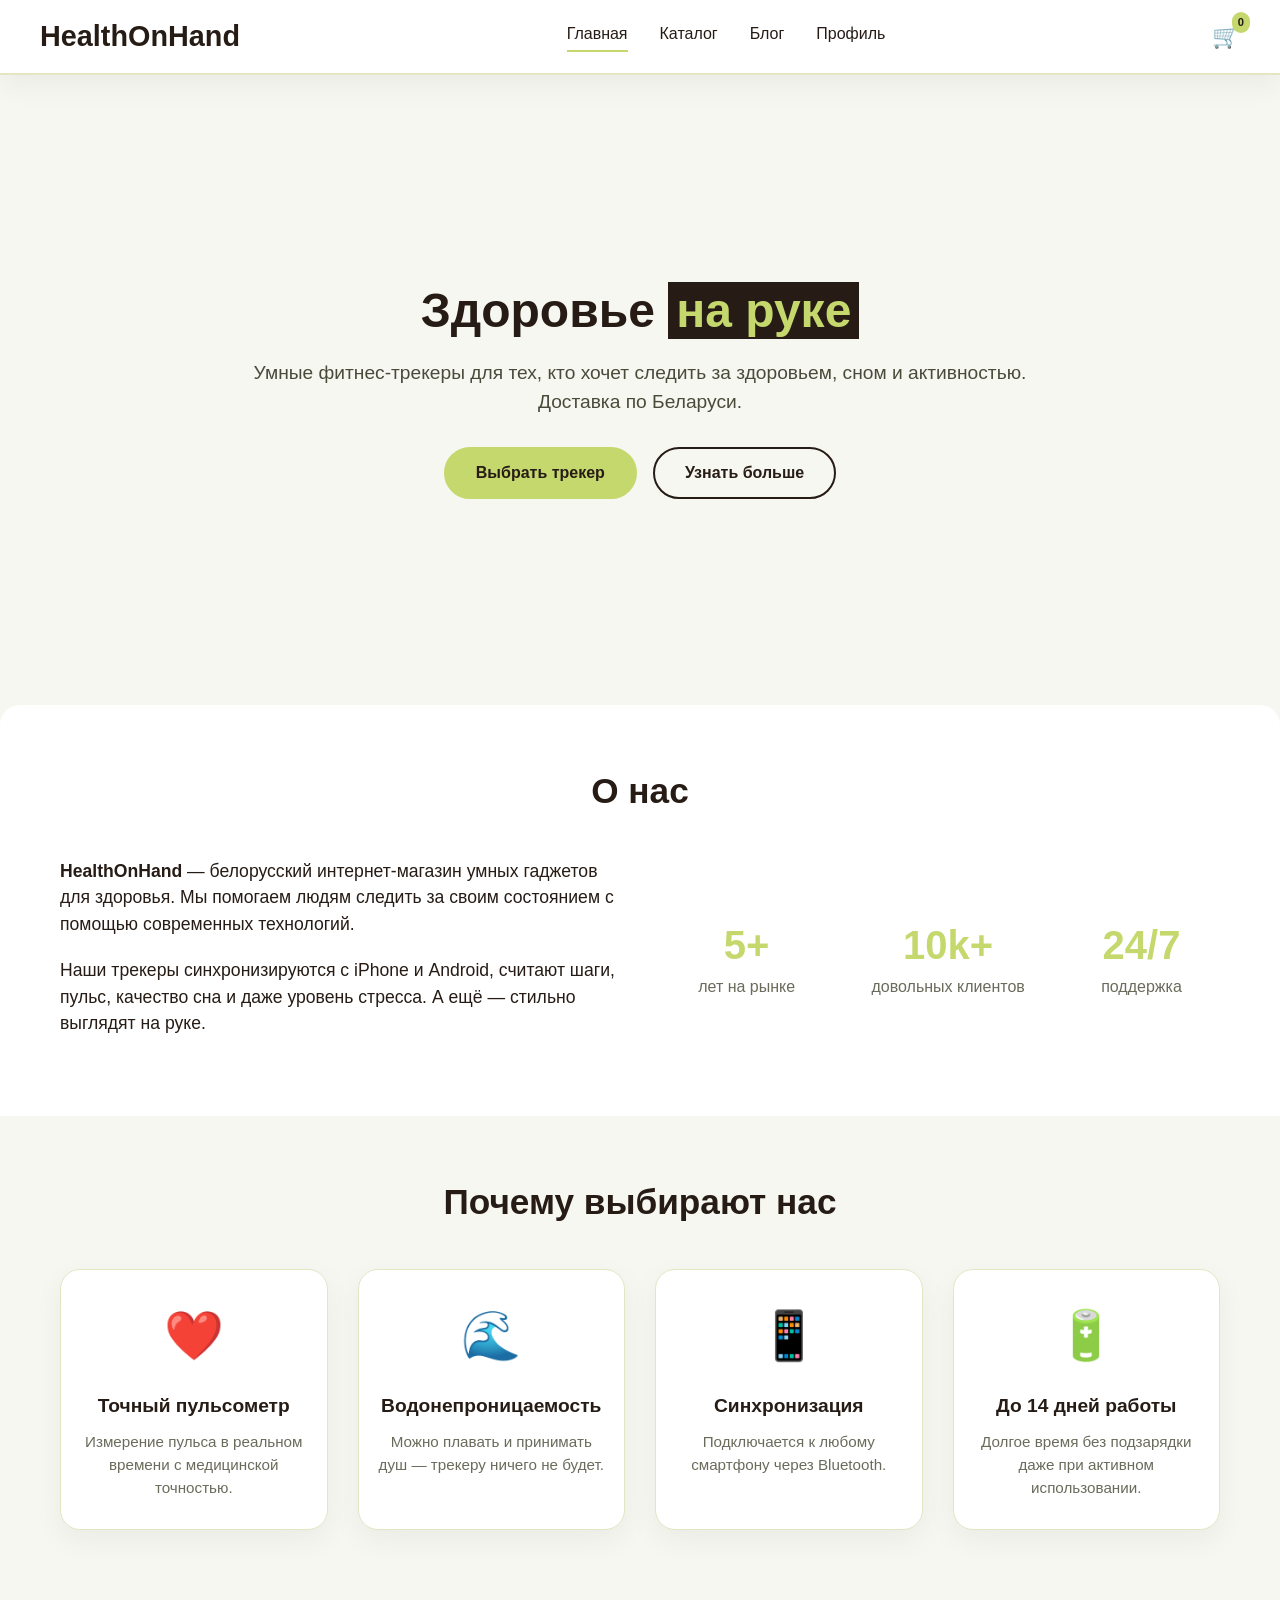
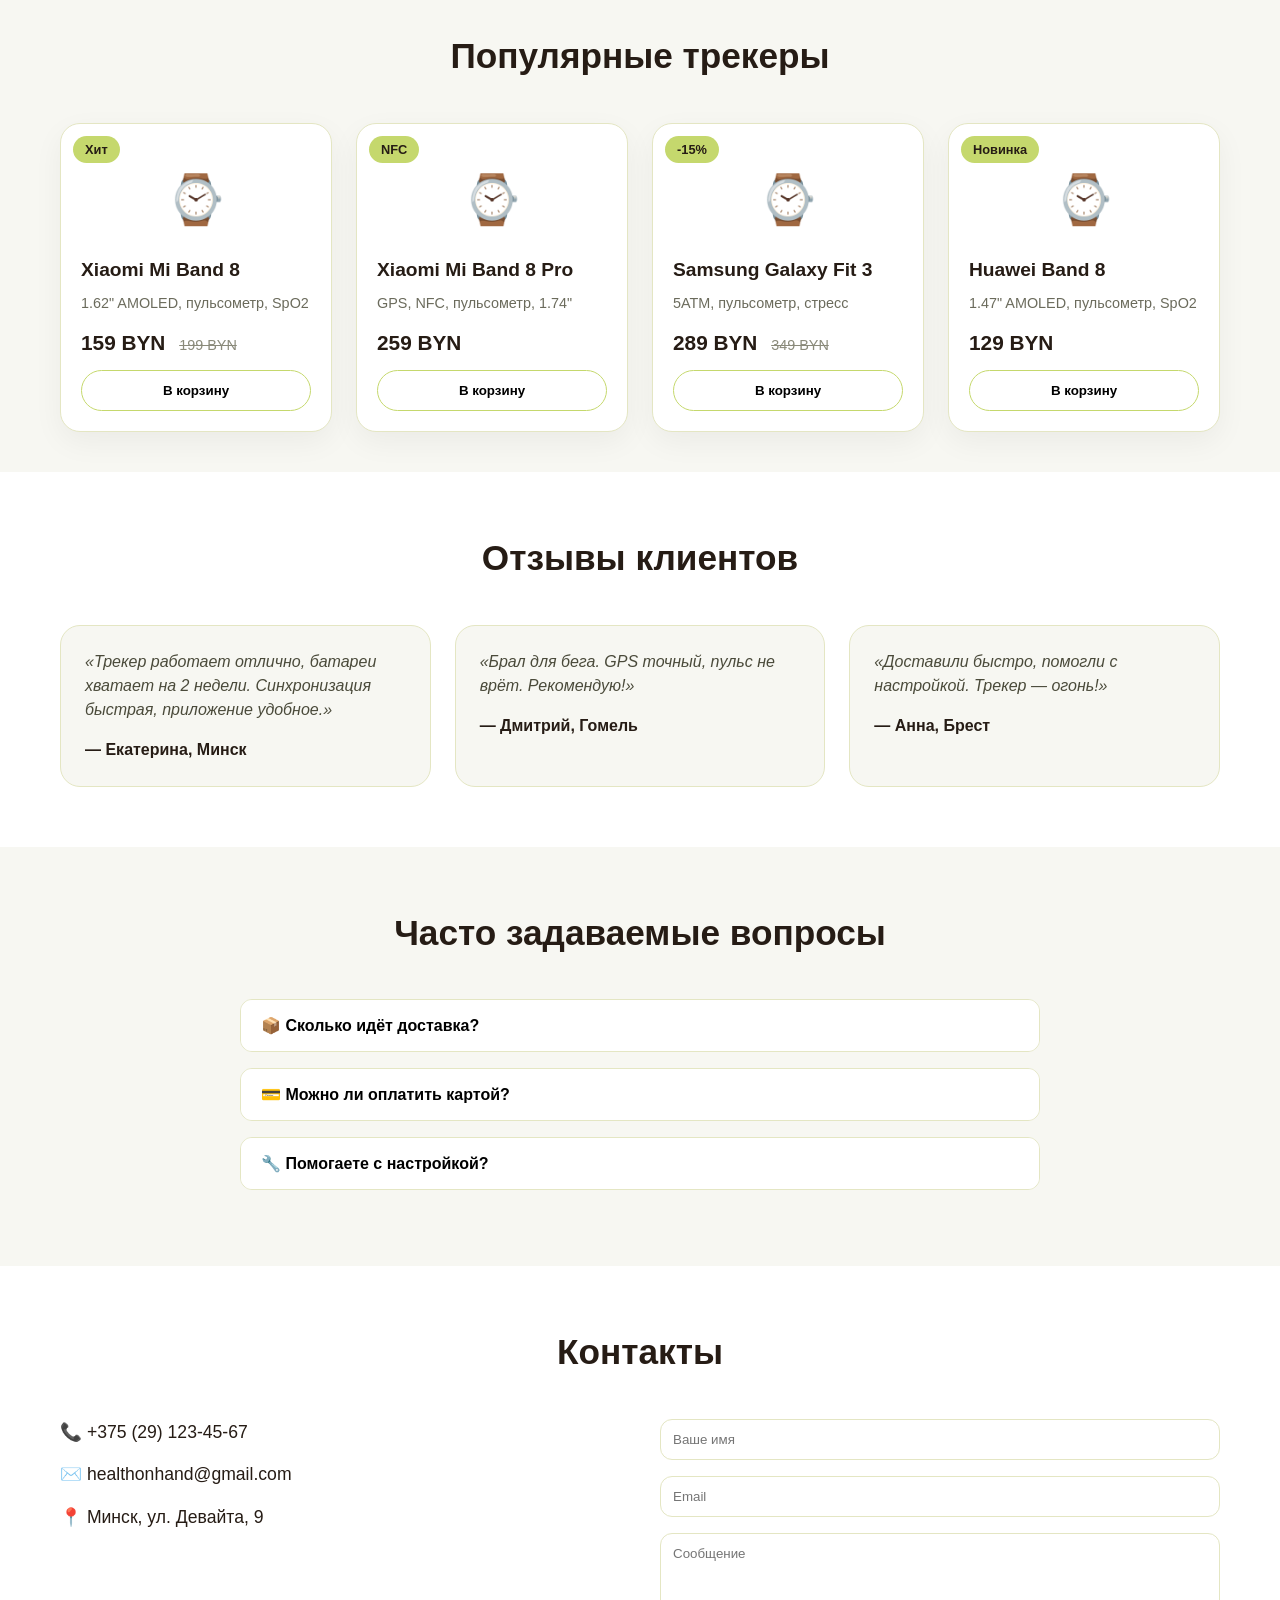
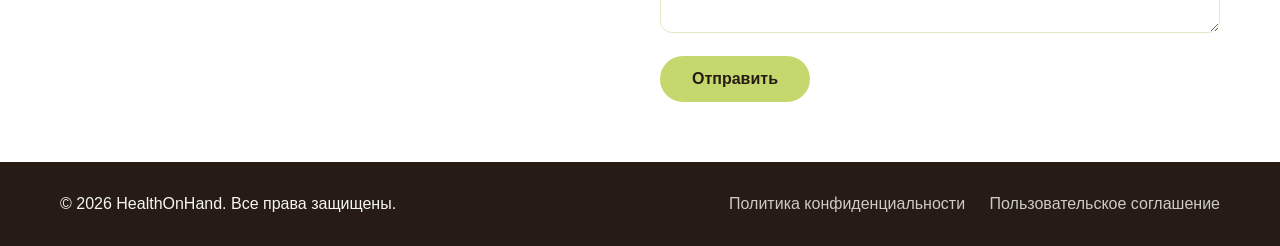
==== index.html @ 500171fa "сайтик" ====
<!DOCTYPE html>
<html lang="ru">
<head>
    <meta charset="UTF-8">
    <meta name="viewport" content="width=device-width, initial-scale=1.0">
    <title>HealthOnHand — фитнес‑трекеры</title>
    <link rel="stylesheet" href="style.css">
    <script src="/healthOnHand/script.js" defer></script>
</head>
<body>

<!-- ШАПКА -->
<header class="header">
    <div class="container header__inner">
        <a href="/" class="logo">HealthOnHand</a>
        <nav class="nav">
            <a href="#hero" class="active">Главная</a>
            <a href="catalog.html">Каталог</a>
            <a href="blog.html">Блог</a>
            <a href="profile.html">Профиль</a>
            
        </nav>
        <div class="cart">🛒 <span class="cart-count">0</span></div>
    </div>
</header>

<!-- ГЛАВНЫЙ ЭКРАН (БЕЗ КАРТИНКИ, ТЕКСТ ПО ЦЕНТРУ) -->
<section class="hero" id="hero">
    <div class="container">
        <div class="hero__content">
            <h1 class="hero__title">Здоровье <span class="accent">на руке</span></h1>
            <p class="hero__text">
                Умные фитнес‑трекеры для тех, кто хочет следить за здоровьем,
                сном и активностью. Доставка по Беларуси.
            </p>
            <div class="hero__buttons">
                <a href="catalog.html" class="btn btn-primary">Выбрать трекер</a>
                <a href="#about" class="btn btn-outline">Узнать больше</a>
            </div>
        </div>
    </div>
</section>

<!-- О НАС -->
<section class="about" id="about">
    <div class="container">
        <h2 class="section-title">О нас</h2>
        <div class="about__inner">
            <div class="about__text">
                <p><strong>HealthOnHand</strong> — белорусский интернет-магазин умных гаджетов для здоровья. Мы помогаем людям следить за своим состоянием с помощью современных технологий.</p>
                <p>Наши трекеры синхронизируются с iPhone и Android, считают шаги, пульс, качество сна и даже уровень стресса. А ещё — стильно выглядят на руке.</p>
            </div>
            <div class="about__stats">
                <div class="stat">
                    <span class="stat__number">5+</span>
                    <span class="stat__label">лет на рынке</span>
                </div>
                <div class="stat">
                    <span class="stat__number">10k+</span>
                    <span class="stat__label">довольных клиентов</span>
                </div>
                <div class="stat">
                    <span class="stat__number">24/7</span>
                    <span class="stat__label">поддержка</span>
                </div>
            </div>
        </div>
    </div>
</section>

<!-- ПРЕИМУЩЕСТВА -->
<section class="benefits" id="benefits">
    <div class="container">
        <h2 class="section-title">Почему выбирают нас</h2>
        <div class="benefits__grid">
            <div class="benefit-card">
                <div class="benefit-card__icon">❤️</div>
                <h3>Точный пульсометр</h3>
                <p>Измерение пульса в реальном времени с медицинской точностью.</p>
            </div>
            <div class="benefit-card">
                <div class="benefit-card__icon">🌊</div>
                <h3>Водонепроницаемость</h3>
                <p>Можно плавать и принимать душ — трекеру ничего не будет.</p>
            </div>
            <div class="benefit-card">
                <div class="benefit-card__icon">📱</div>
                <h3>Синхронизация</h3>
                <p>Подключается к любому смартфону через Bluetooth.</p>
            </div>
            <div class="benefit-card">
                <div class="benefit-card__icon">🔋</div>
                <h3>До 14 дней работы</h3>
                <p>Долгое время без подзарядки даже при активном использовании.</p>
            </div>
        </div>
    </div>
</section>

<!-- ТОВАРЫ (популярные) -->
<section class="products" id="products">
    <div class="container">
        <h2 class="section-title">Популярные трекеры</h2>
        <div class="products__grid">
            <div class="product-card">
                <div class="product-card__badge">Хит</div>
                <div class="product-card__image">⌚</div>
                <h3 class="product-card__title">Xiaomi Mi Band 8</h3>
                <p class="product-card__desc">1.62" AMOLED, пульсометр, SpO2</p>
                <div class="product-card__price">159 BYN <small>199 BYN</small></div>
                <button class="product-card__btn">В корзину</button>
            </div>
            <div class="product-card">
                <div class="product-card__badge">NFC</div>
                <div class="product-card__image">⌚</div>
                <h3 class="product-card__title">Xiaomi Mi Band 8 Pro</h3>
                <p class="product-card__desc">GPS, NFC, пульсометр, 1.74"</p>
                <div class="product-card__price">259 BYN</div>
                <button class="product-card__btn">В корзину</button>
            </div>
            <div class="product-card">
                <div class="product-card__badge">-15%</div>
                <div class="product-card__image">⌚</div>
                <h3 class="product-card__title">Samsung Galaxy Fit 3</h3>
                <p class="product-card__desc">5ATM, пульсометр, стресс</p>
                <div class="product-card__price">289 BYN <small>349 BYN</small></div>
                <button class="product-card__btn">В корзину</button>
            </div>
            <div class="product-card">
                <div class="product-card__badge">Новинка</div>
                <div class="product-card__image">⌚</div>
                <h3 class="product-card__title">Huawei Band 8</h3>
                <p class="product-card__desc">1.47" AMOLED, пульсометр, SpO2</p>
                <div class="product-card__price">129 BYN</div>
                <button class="product-card__btn">В корзину</button>
            </div>
        </div>
    </div>
</section>

<!-- ОТЗЫВЫ -->
<section class="reviews" id="reviews">
    <div class="container">
        <h2 class="section-title">Отзывы клиентов</h2>
        <div class="reviews__grid">
            <div class="review-card">
                <p class="review-card__text">«Трекер работает отлично, батареи хватает на 2 недели. Синхронизация быстрая, приложение удобное.»</p>
                <div class="review-card__author">— Екатерина, Минск</div>
            </div>
            <div class="review-card">
                <p class="review-card__text">«Брал для бега. GPS точный, пульс не врёт. Рекомендую!»</p>
                <div class="review-card__author">— Дмитрий, Гомель</div>
            </div>
            <div class="review-card">
                <p class="review-card__text">«Доставили быстро, помогли с настройкой. Трекер — огонь!»</p>
                <div class="review-card__author">— Анна, Брест</div>
            </div>
        </div>
    </div>
</section>

<!-- FAQ -->

<section class="faq" id="faq">
    <div class="container">
        <h2 class="section-title">Часто задаваемые вопросы</h2>
        <div class="faq__list">
            <div class="faq-item">
                <button class="faq-question">📦 Сколько идёт доставка?</button>
                <div class="faq-answer">По Минску — 1 день, по Беларуси — 2–3 дня.</div>
            </div>
            <div class="faq-item">
                <button class="faq-question">💳 Можно ли оплатить картой?</button>
                <div class="faq-answer">Да, картой, наличными или через ЕРИП.</div>
            </div>
            <div class="faq-item">
                <button class="faq-question">🔧 Помогаете с настройкой?</button>
                <div class="faq-answer">Да, мы подключаем и настраиваем трекер при покупке в офлайн‑точке.</div>
            </div>
        </div>
    </div>
</section>

<!-- КОНТАКТЫ -->
<section class="contacts" id="contacts">
    <div class="container">
        <h2 class="section-title">Контакты</h2>
        <div class="contacts__inner">
            <div class="contacts__info">
                <p>📞 +375 (29) 123-45-67</p>
                <p>✉️ healthonhand@gmail.com</p>
                <p>📍 Минск, ул. Девайта, 9</p>
                
            </div>
            <div class="contacts__form">
                <form id="contactForm">
                    <input type="text" placeholder="Ваше имя" required>
                    <input type="email" placeholder="Email" required>
                    <textarea placeholder="Сообщение"></textarea>
                    <button type="submit" class="btn btn-primary">Отправить</button>
                </form>
            </div>
        </div>
    </div>
</section>

<!-- ПОДВАЛ -->
<footer class="footer">
    <div class="container">
        <div class="footer__inner">
            <div class="footer__copy">© 2026 HealthOnHand. Все права защищены.</div>
            <div class="footer__links">
                <a href="#">Политика конфиденциальности</a>
                <a href="#">Пользовательское соглашение</a>
            </div>
        </div>
    </div>
</footer>

<!-- POPUP КОРЗИНЫ -->
<div class="cart-popup" id="cartPopup">
    <div class="cart-popup__overlay" id="cartOverlay"></div>
    <div class="cart-popup__content">
        <div class="cart-popup__header">
            <h2>Корзина</h2>
            <button class="cart-popup__close" id="closeCartPopup">✕</button>
        </div>
        <div class="cart-popup__body" id="cartItemsContainer">
            <p class="cart-empty">Корзина пуста</p>
        </div>
        <div class="cart-popup__footer">
            <div class="cart-total">
                <span>Итого:</span>
                <span class="cart-total__amount" id="cartTotalAmount">0 BYN</span>
            </div>
            <button class="btn btn-primary" id="checkoutBtn" style="width: 100%;">Оформить заказ</button>
        </div>
    </div>
</div>
</body>
</html>
---- style.css ----
/* ========== БАЗОВЫЕ СБРОСЫ И ПЕРЕМЕННЫЕ ========== */
* {
    margin: 0;
    padding: 0;
    box-sizing: border-box;
}

:root {
    --lime: #C5D86D;
    --coffee: #261C15;
    --porcelain: #F7F7F2;
    --beige: #E4E6C3;
    --white: #FFFFFF;
    --gray-light: #F0F0E8;
    --shadow: 0 10px 30px rgba(0,0,0,0.05);
    --radius: 20px;
    --transition: all 0.3s ease;
}

body {
    font-family: 'Inter', -apple-system, BlinkMacSystemFont, 'Segoe UI', Roboto, sans-serif;
    background-color: var(--porcelain);
    color: var(--coffee);
    line-height: 1.5;
    scroll-behavior: smooth;
}

.container {
    max-width: 1200px;
    margin: 0 auto;
    padding: 0 20px;
}

.section-title {
    font-size: 2.2rem;
    font-weight: 600;
    text-align: center;
    margin-bottom: 40px;
    color: var(--coffee);
}

/* ========== ШАПКА ========== */
.header {
    background-color: var(--white);
    box-shadow: var(--shadow);
    position: sticky;
    top: 0;
    z-index: 100;
    border-bottom: 2px solid var(--beige);
}

.header__inner {
    display: flex;
    justify-content: space-between;
    align-items: center;
    padding: 15px 0;
    flex-wrap: wrap;
    gap: 20px;
}

.logo {
    font-size: 1.8rem;
    font-weight: 700;
    color: var(--coffee);
    text-decoration: none;
}

.nav {
    display: flex;
    gap: 32px;
    flex-wrap: wrap;
}

.nav a {
    color: var(--coffee);
    text-decoration: none;
    font-weight: 500;
    transition: var(--transition);
    border-bottom: 2px solid transparent;
    padding-bottom: 4px;
}

.nav a:hover,
.nav a.active {
    border-bottom-color: var(--lime);
}

.cart {
    font-size: 1.4rem;
    position: relative;
    cursor: pointer;
}

.cart-count {
    position: absolute;
    top: -8px;
    right: -10px;
    background: var(--lime);
    color: var(--coffee);
    font-size: 0.7rem;
    font-weight: 600;
    padding: 2px 6px;
    border-radius: 20px;
}

/* ========== ГЕРОЙ (ЦЕНТР, БЕЗ КАРТИНКИ) ========== */
.hero {
    padding: 100px 0;
    min-height: 70vh;
    display: flex;
    align-items: center;
}

.hero__content {
    text-align: center;
    max-width: 800px;
    margin: 0 auto;
}

.hero__title {
    font-size: 3rem;
    font-weight: 700;
    line-height: 1.2;
    margin-bottom: 20px;
}

.hero__title .accent {
    background-color: var(--coffee);
    color: var(--lime);
    padding: 0 8px;
    display: inline-block;
}

.hero__text {
    font-size: 1.2rem;
    color: #4a4a3a;
    margin-bottom: 30px;
}

.hero__buttons {
    display: flex;
    gap: 16px;
    justify-content: center;
    flex-wrap: wrap;
}

.btn {
    display: inline-block;
    padding: 12px 30px;
    border-radius: 40px;
    font-weight: 600;
    text-decoration: none;
    cursor: pointer;
    transition: var(--transition);
    border: 2px solid transparent;
    font-size: 1rem;
}

.btn-primary {
    background-color: var(--lime);
    color: var(--coffee);
    border-color: var(--lime);
}

.btn-primary:hover {
    background-color: #b5c95a;
    transform: translateY(-2px);
    box-shadow: 0 8px 20px rgba(197, 216, 109, 0.4);
}

.btn-outline {
    background-color: transparent;
    border-color: var(--coffee);
    color: var(--coffee);
}

.btn-outline:hover {
    background-color: var(--coffee);
    color: var(--white);
}

/* ========== О НАС ========== */
.about {
    background-color: var(--white);
    padding: 60px 0;
    border-radius: var(--radius) var(--radius) 0 0;
}

.about__inner {
    display: grid;
    grid-template-columns: 1fr 1fr;
    gap: 40px;
    align-items: center;
}

.about__text p {
    margin-bottom: 20px;
    font-size: 1.1rem;
}

.about__stats {
    display: flex;
    justify-content: space-around;
    text-align: center;
}

.stat__number {
    display: block;
    font-size: 2.5rem;
    font-weight: 700;
    color: var(--lime);
}

.stat__label {
    font-size: 1rem;
    color: #6b6b5c;
}

/* ========== ПРЕИМУЩЕСТВА ========== */
.benefits {
    padding: 60px 0;
}

.benefits__grid {
    display: grid;
    grid-template-columns: repeat(auto-fit, minmax(220px, 1fr));
    gap: 30px;
}

.benefit-card {
    background-color: var(--white);
    border-radius: var(--radius);
    padding: 30px 20px;
    text-align: center;
    box-shadow: var(--shadow);
    border: 1px solid var(--beige);
    transition: var(--transition);
}

.benefit-card:hover {
    transform: translateY(-5px);
    border-color: var(--lime);
}

.benefit-card__icon {
    font-size: 3rem;
    margin-bottom: 20px;
}

.benefit-card h3 {
    font-size: 1.2rem;
    margin-bottom: 10px;
}

.benefit-card p {
    color: #6b6b5c;
    font-size: 0.95rem;
}

/* ========== ТОВАРЫ ========== */
.products {
    padding: 40px 0;
}

.products__grid {
    display: grid;
    grid-template-columns: repeat(auto-fit, minmax(240px, 1fr));
    gap: 24px;
}

.product-card {
    background-color: var(--white);
    border-radius: var(--radius);
    overflow: hidden;
    box-shadow: var(--shadow);
    border: 1px solid var(--beige);
    transition: var(--transition);
    position: relative;
    padding: 20px;
}

.product-card:hover {
    transform: translateY(-5px);
    border-color: var(--lime);
}

.product-card__badge {
    position: absolute;
    top: 12px;
    left: 12px;
    background: var(--lime);
    color: var(--coffee);
    padding: 4px 12px;
    border-radius: 40px;
    font-size: 0.8rem;
    font-weight: 600;
}

.product-card__image {
    font-size: 3rem;
    text-align: center;
    margin: 20px 0;
}

.product-card__title {
    font-size: 1.2rem;
    font-weight: 600;
    margin-bottom: 8px;
}

.product-card__desc {
    color: #6b6b5c;
    font-size: 0.9rem;
    margin-bottom: 12px;
}

.product-card__price {
    font-size: 1.3rem;
    font-weight: 700;
    margin: 12px 0;
}

.product-card__price small {
    font-size: 0.9rem;
    font-weight: 400;
    color: #8a8a7a;
    text-decoration: line-through;
    margin-left: 8px;
}

.product-card__btn {
    width: 100%;
    padding: 12px;
    border-radius: 40px;
    border: 1px solid var(--lime);
    background: transparent;
    font-weight: 600;
    cursor: pointer;
    transition: var(--transition);
}

.product-card__btn:hover {
    background: var(--lime);
}

/* ========== ОТЗЫВЫ ========== */
.reviews {
    background-color: var(--white);
    padding: 60px 0;
}

.reviews__grid {
    display: grid;
    grid-template-columns: repeat(auto-fit, minmax(280px, 1fr));
    gap: 24px;
}

.review-card {
    background-color: var(--porcelain);
    border-radius: var(--radius);
    padding: 24px;
    border: 1px solid var(--beige);
}

.review-card__text {
    font-style: italic;
    margin-bottom: 16px;
    color: #4a4a3a;
}

.review-card__author {
    font-weight: 600;
    color: var(--coffee);
}

/* ========== FAQ ========== */
.faq {
    padding: 60px 0;
}

.faq__list {
    max-width: 800px;
    margin: 0 auto;
}

.faq-item {
    background: var(--white);
    border-radius: 12px;
    margin-bottom: 16px;
    border: 1px solid var(--beige);
    overflow: hidden;
}

.faq-question {
    width: 100%;
    text-align: left;
    padding: 16px 20px;
    background: var(--white);
    border: none;
    font-weight: 600;
    font-size: 1rem;
    cursor: pointer;
    transition: var(--transition);
}

.faq-question:hover {
    background-color: var(--beige);
}

.faq-answer {
    padding: 0 20px 16px;
    color: #6b6b5c;
    display: none;
}

.faq-answer.show {
    display: block;
}

/* ========== КОНТАКТЫ ========== */
.contacts {
    background-color: var(--white);
    padding: 60px 0;
}

.contacts__inner {
    display: grid;
    grid-template-columns: 1fr 1fr;
    gap: 40px;
}

.contacts__info p {
    margin-bottom: 16px;
    font-size: 1.1rem;
}

.socials {
    margin-top: 20px;
}

.socials a {
    color: var(--coffee);
    text-decoration: none;
    font-weight: 500;
}

.socials a:hover {
    color: var(--lime);
}

.contacts__form input,
.contacts__form textarea {
    width: 100%;
    padding: 12px;
    margin-bottom: 16px;
    border: 1px solid var(--beige);
    border-radius: 12px;
    font-family: inherit;
}

.contacts__form textarea {
    min-height: 100px;
    resize: vertical;
}

/* ========== ПОДВАЛ ========== */
.footer {
    background-color: var(--coffee);
    color: var(--porcelain);
    padding: 30px 0;
}

.footer__inner {
    display: flex;
    justify-content: space-between;
    align-items: center;
    flex-wrap: wrap;
    gap: 20px;
}

.footer__links a {
    color: var(--porcelain);
    text-decoration: none;
    margin-left: 20px;
    opacity: 0.8;
}

.footer__links a:hover {
    opacity: 1;
    color: var(--lime);
}

/* ========== АДАПТАЦИЯ ========== */
@media (max-width: 768px) {
    .hero {
        padding: 60px 0;
        min-height: auto;
    }
    
    .hero__title {
        font-size: 2.2rem;
    }
    
    .hero__text {
        font-size: 1.1rem;
    }
    
    .about__inner,
    .contacts__inner {
        grid-template-columns: 1fr;
    }

    .header__inner {
        flex-direction: column;
    }

    .nav {
        justify-content: center;
    }

    .footer__inner {
        flex-direction: column;
        text-align: center;
    }

    .footer__links a {
        margin: 0 10px;
    }
}

/* ========== POPUP КОРЗИНЫ ========== */
.cart-popup {
    display: none;
    position: fixed;
    top: 0;
    left: 0;
    width: 100%;
    height: 100%;
    z-index: 1000;
    font-family: inherit;
}

.cart-popup.show {
    display: block;
}

.cart-popup__overlay {
    position: absolute;
    top: 0;
    left: 0;
    width: 100%;
    height: 100%;
    background-color: rgba(0, 0, 0, 0.5);
    backdrop-filter: blur(3px);
}

.cart-popup__content {
    position: absolute;
    top: 50%;
    left: 50%;
    transform: translate(-50%, -50%);
    width: 90%;
    max-width: 500px;
    max-height: 80vh;
    background-color: var(--white);
    border-radius: var(--radius);
    box-shadow: 0 20px 40px rgba(0, 0, 0, 0.2);
    display: flex;
    flex-direction: column;
    overflow: hidden;
    border: 2px solid var(--lime);
}

.cart-popup__header {
    display: flex;
    justify-content: space-between;
    align-items: center;
    padding: 20px 24px;
    border-bottom: 1px solid var(--beige);
    background-color: var(--porcelain);
}

.cart-popup__header h2 {
    font-size: 1.5rem;
    margin: 0;
    color: var(--coffee);
}

.cart-popup__close {
    background: none;
    border: none;
    font-size: 1.5rem;
    cursor: pointer;
    color: var(--coffee);
    width: 36px;
    height: 36px;
    border-radius: 50%;
    display: flex;
    align-items: center;
    justify-content: center;
    transition: var(--transition);
}

.cart-popup__close:hover {
    background-color: var(--lime);
    transform: scale(1.05);
}

.cart-popup__body {
    padding: 20px 24px;
    overflow-y: auto;
    flex: 1;
    max-height: 400px;
}

.cart-empty {
    text-align: center;
    color: #8a8a7a;
    padding: 30px 0;
    font-size: 1.1rem;
}

/* Товар в корзине */
.cart-item {
    display: flex;
    gap: 12px;
    margin-bottom: 16px;
    padding-bottom: 16px;
    border-bottom: 1px solid var(--beige);
    position: relative;
}

.cart-item:last-child {
    border-bottom: none;
    margin-bottom: 0;
    padding-bottom: 0;
}

.cart-item__image {
    width: 60px;
    height: 60px;
    background-color: var(--gray-light);
    border-radius: 12px;
    display: flex;
    align-items: center;
    justify-content: center;
    font-size: 2rem;
    border: 1px solid var(--beige);
}

.cart-item__info {
    flex: 1;
}

.cart-item__title {
    font-weight: 600;
    margin-bottom: 4px;
    font-size: 1rem;
}

.cart-item__price {
    font-weight: 700;
    color: var(--coffee);
    font-size: 1.1rem;
}

.cart-item__controls {
    display: flex;
    align-items: center;
    gap: 8px;
    margin-top: 6px;
}

.cart-item__qty-btn {
    width: 28px;
    height: 28px;
    border-radius: 50%;
    border: 1px solid var(--beige);
    background: var(--white);
    cursor: pointer;
    font-weight: 600;
    transition: var(--transition);
}

.cart-item__qty-btn:hover {
    background-color: var(--lime);
    border-color: var(--lime);
}

.cart-item__qty {
    font-weight: 500;
    min-width: 24px;
    text-align: center;
}

.cart-item__remove {
    background: none;
    border: none;
    color: #ff6b6b;
    cursor: pointer;
    font-size: 1.2rem;
    margin-left: auto;
    transition: var(--transition);
}

.cart-item__remove:hover {
    transform: scale(1.1);
    color: #ff4d4d;
}

.cart-popup__footer {
    padding: 20px 24px;
    border-top: 1px solid var(--beige);
    background-color: var(--porcelain);
}

.cart-total {
    display: flex;
    justify-content: space-between;
    align-items: center;
    font-size: 1.2rem;
    font-weight: 600;
    margin-bottom: 16px;
}

.cart-total__amount {
    color: var(--lime);
    background-color: var(--coffee);
    padding: 4px 12px;
    border-radius: 40px;
}
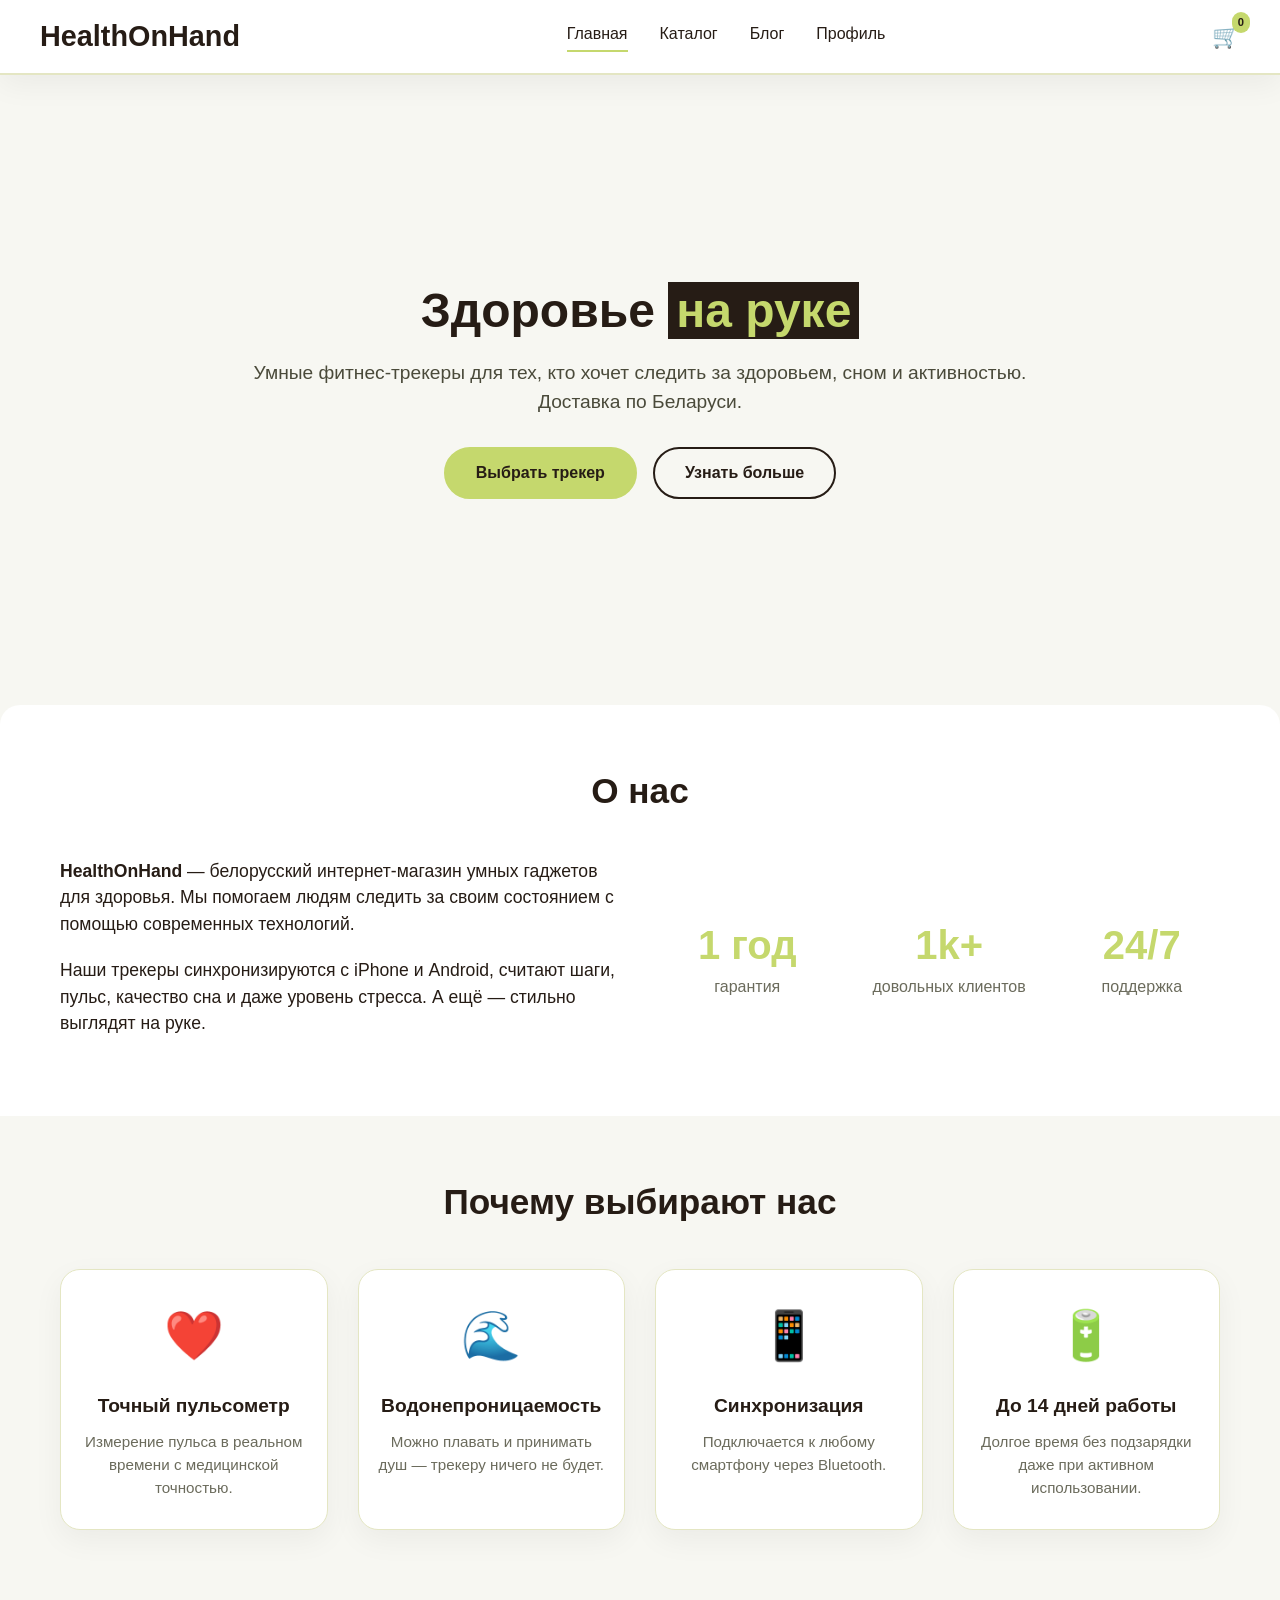
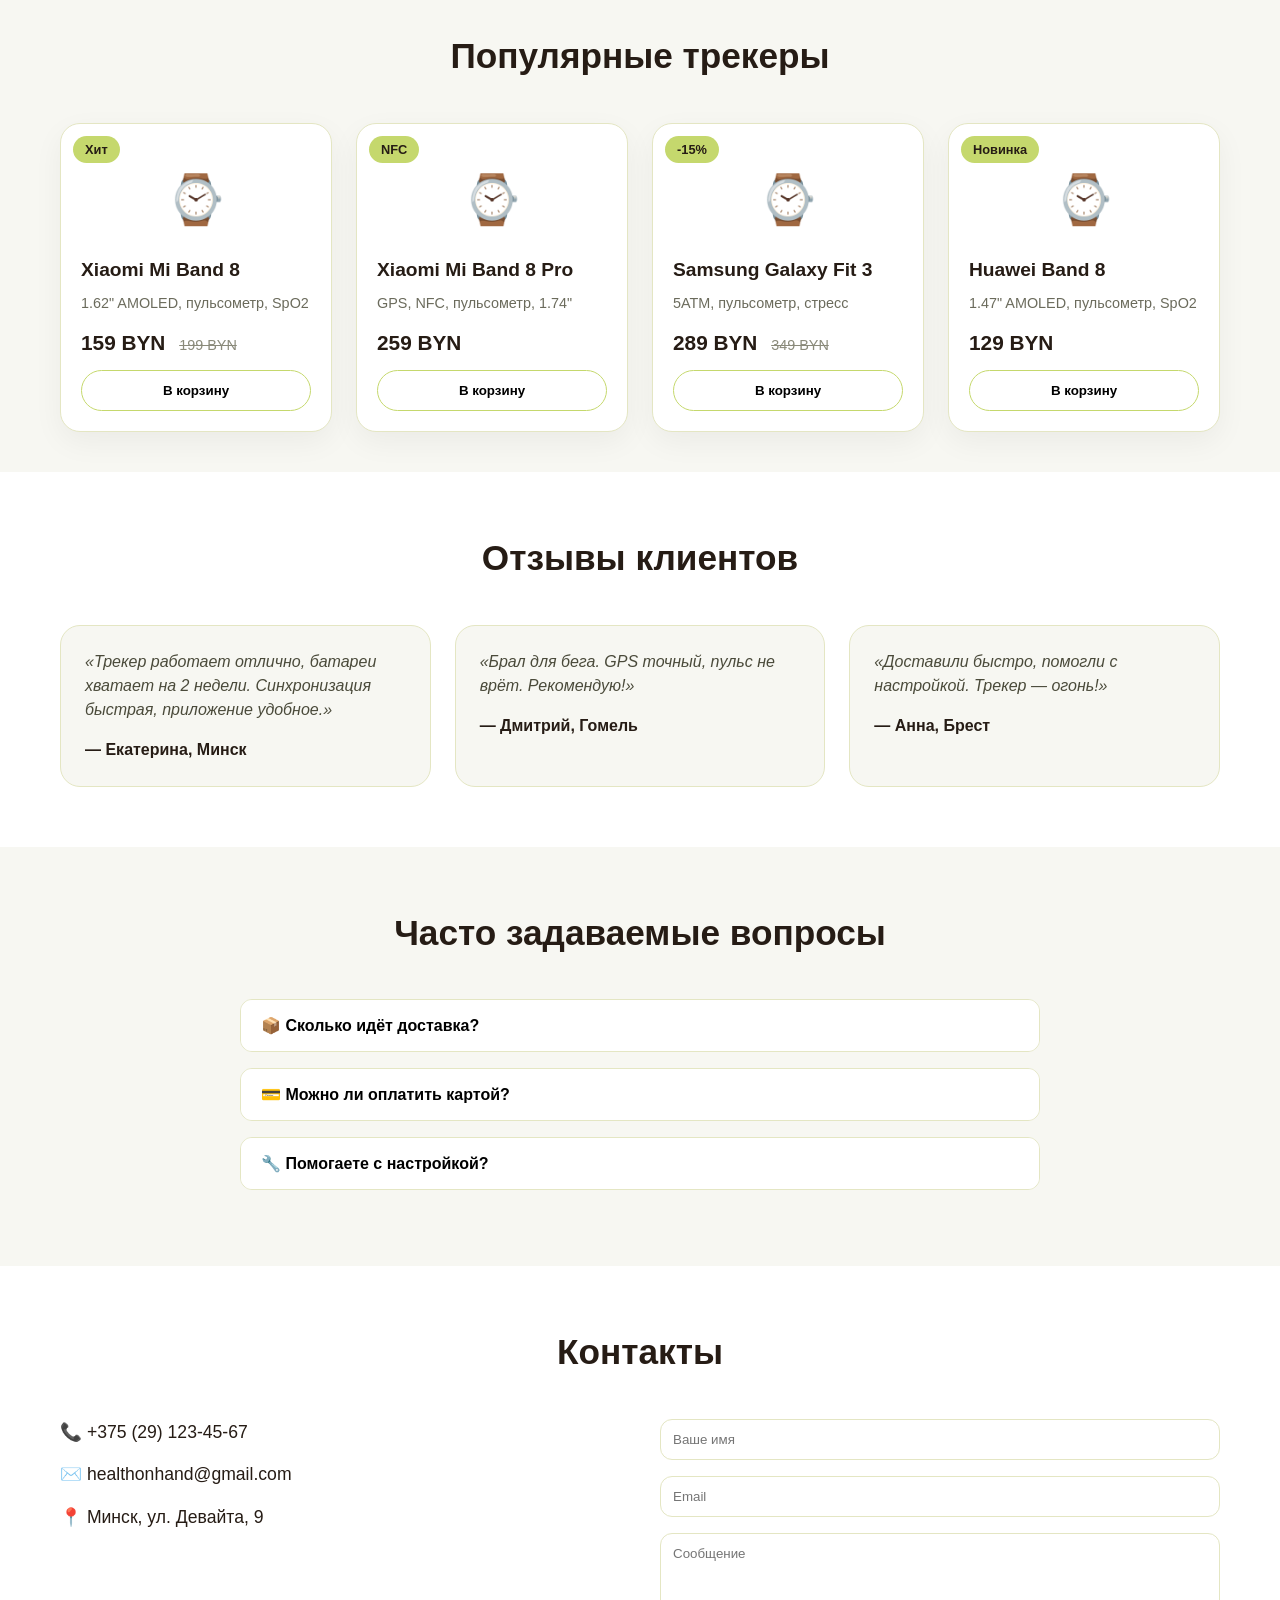
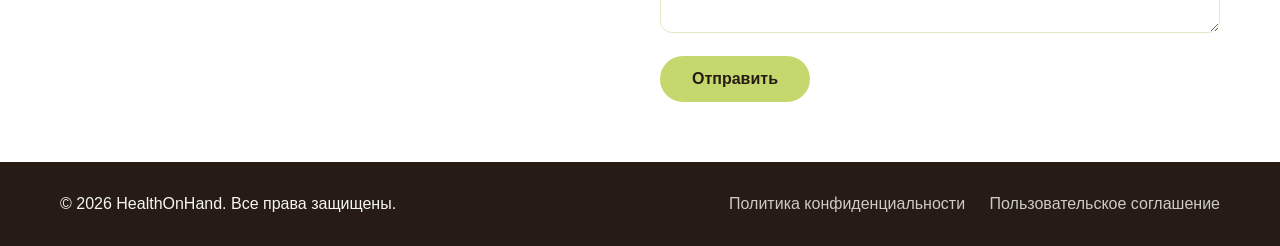
==== commit 7faf06c3: "Update index.html" ====
--- a/index.html
+++ b/index.html
@@ -52,11 +52,11 @@
             </div>
             <div class="about__stats">
                 <div class="stat">
-                    <span class="stat__number">5+</span>
-                    <span class="stat__label">лет на рынке</span>
+                    <span class="stat__number">1 год</span>
+                    <span class="stat__label">гарантия</span>
                 </div>
                 <div class="stat">
-                    <span class="stat__number">10k+</span>
+                    <span class="stat__number">1k+</span>
                     <span class="stat__label">довольных клиентов</span>
                 </div>
                 <div class="stat">
@@ -238,4 +238,4 @@
     </div>
 </div>
 </body>
-</html>+</html>
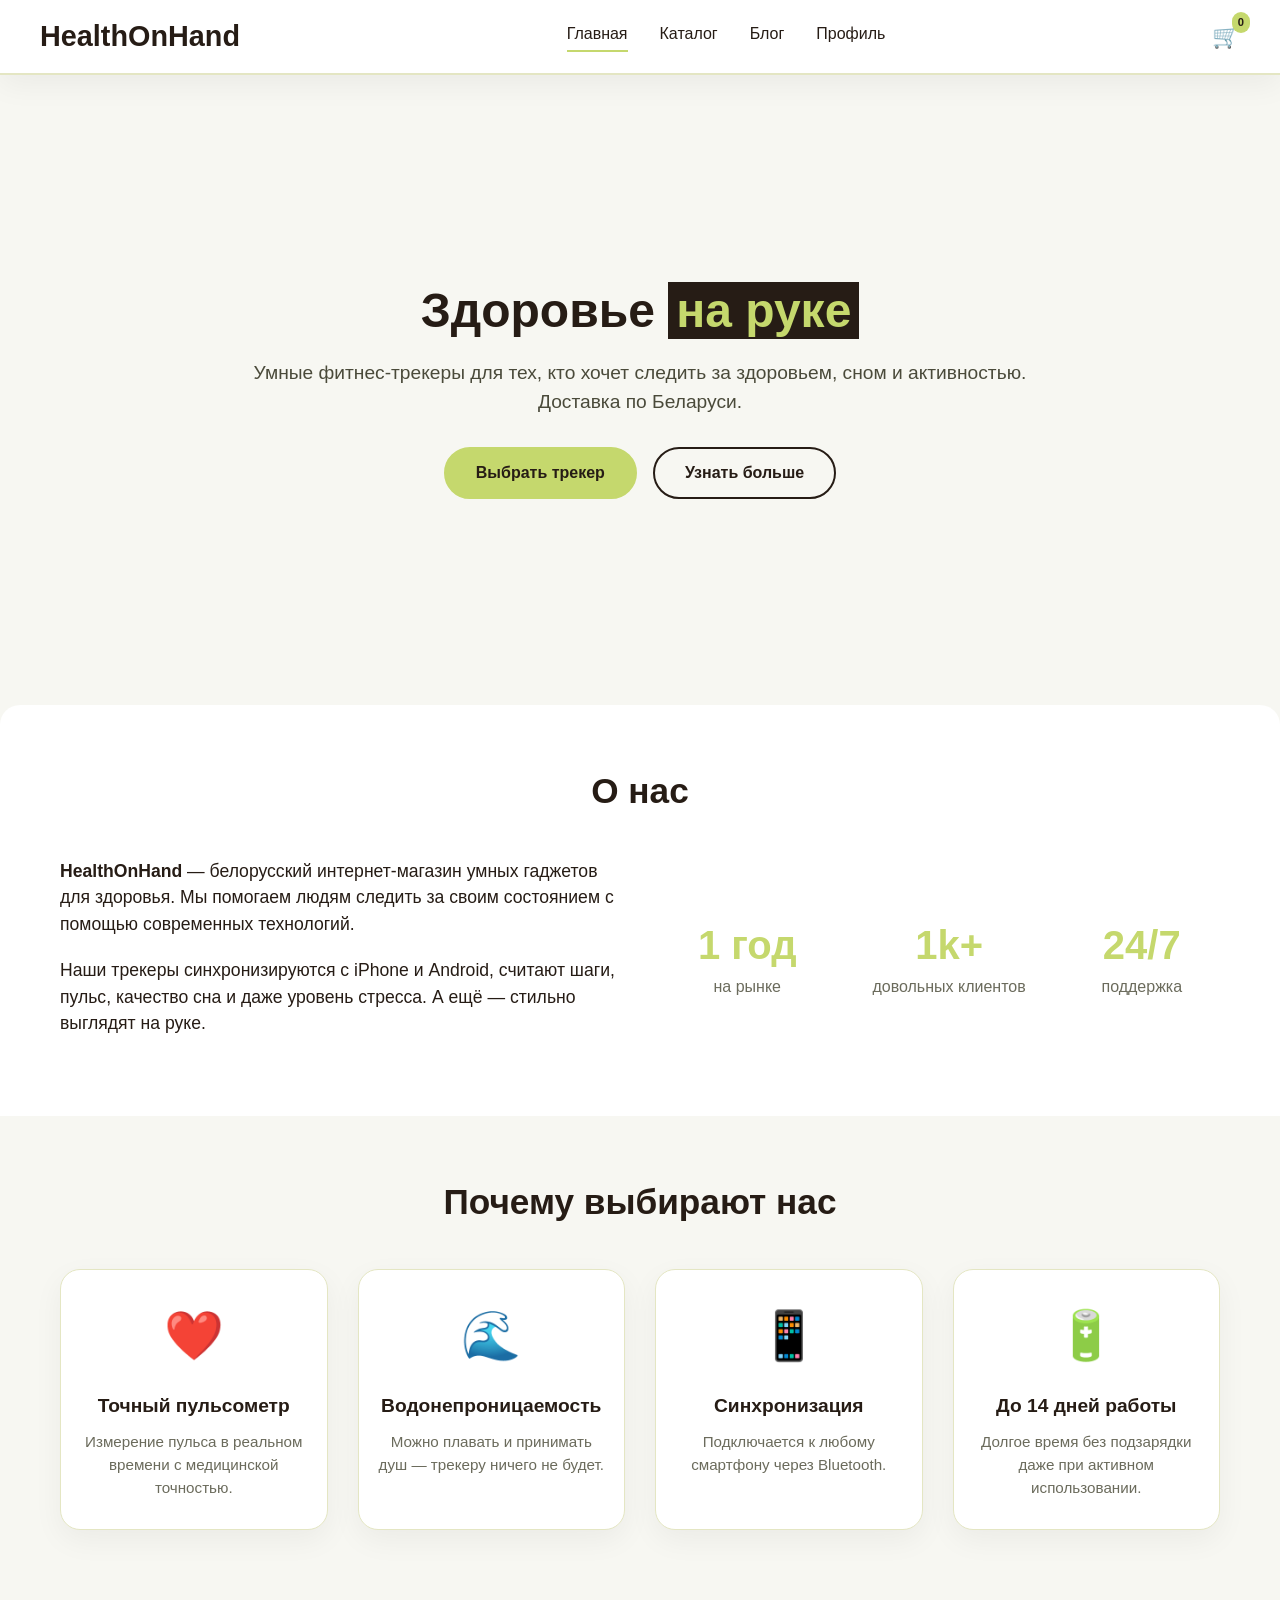
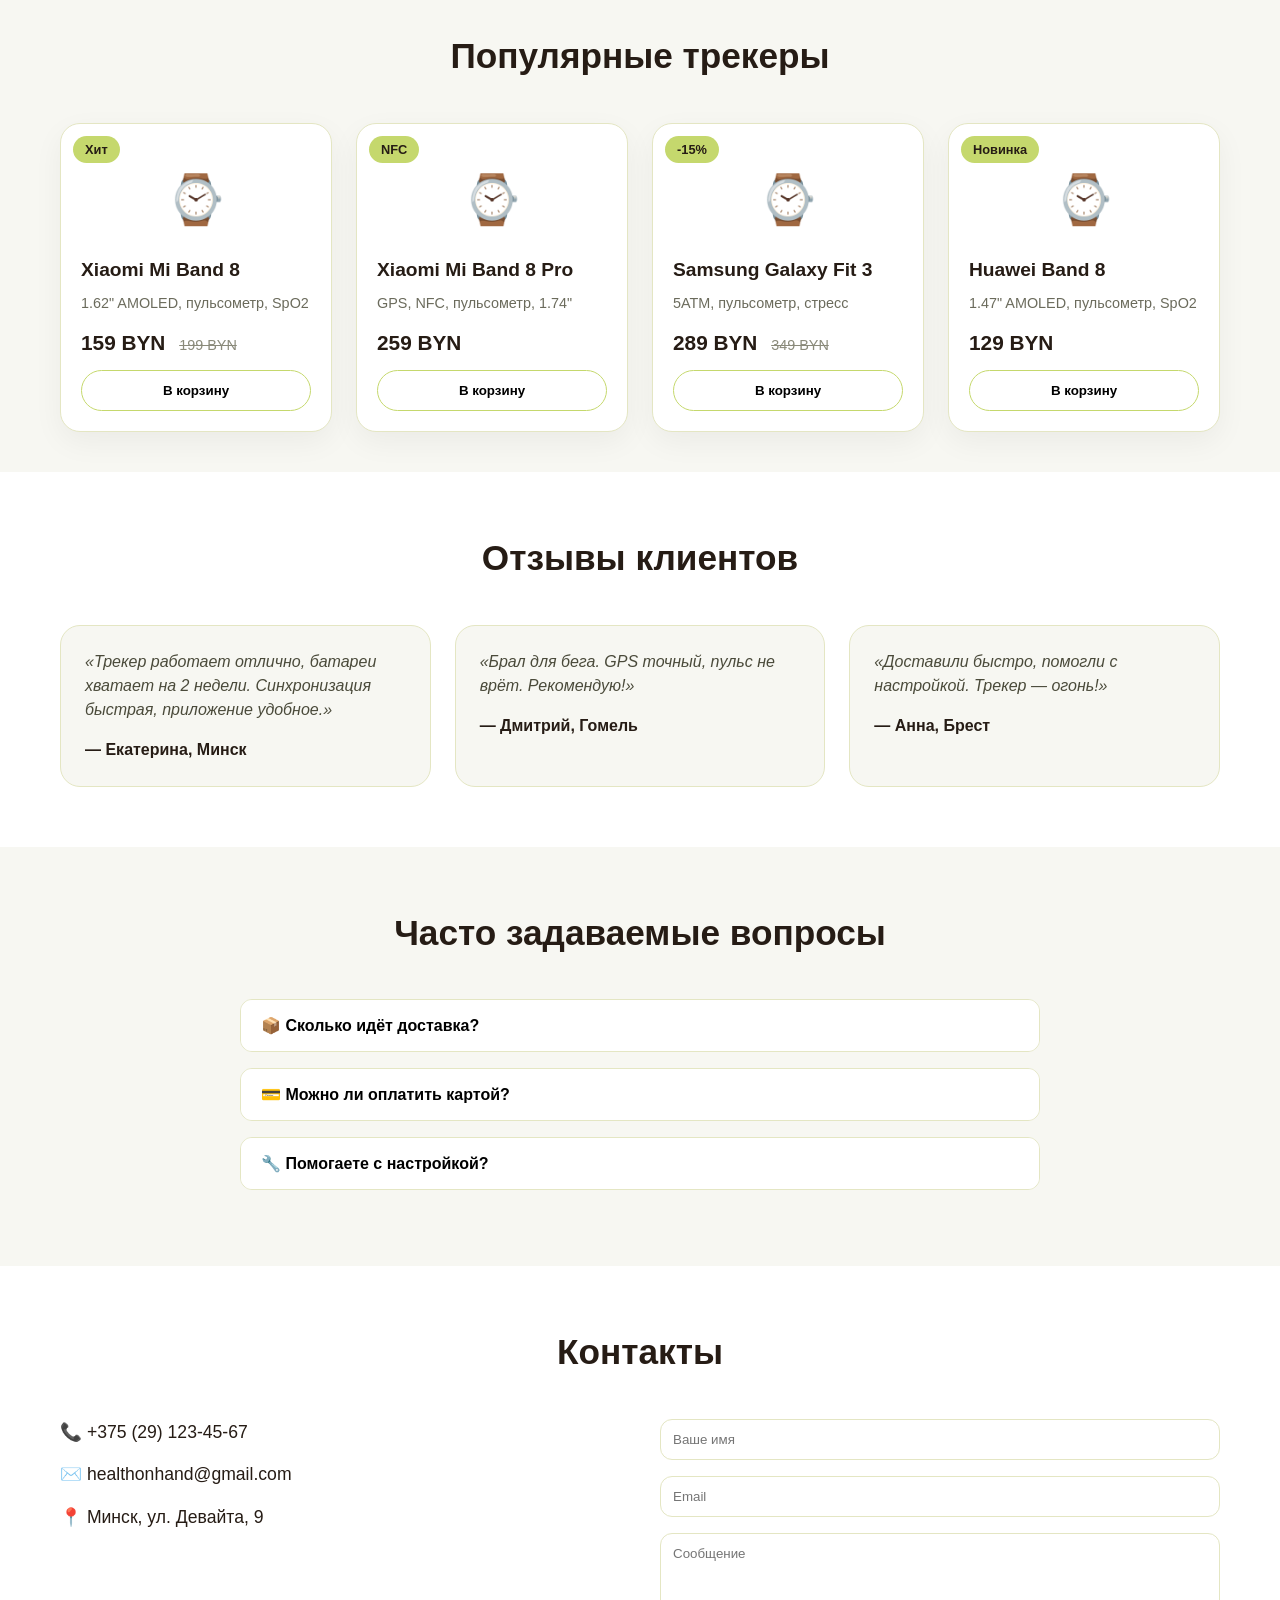
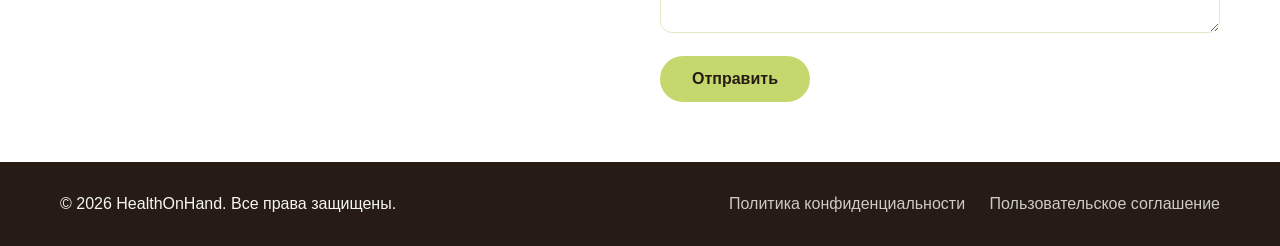
==== commit 3cedee4a: "Update index.html" ====
--- a/index.html
+++ b/index.html
@@ -53,7 +53,7 @@
             <div class="about__stats">
                 <div class="stat">
                     <span class="stat__number">1 год</span>
-                    <span class="stat__label">гарантия</span>
+                    <span class="stat__label">на рынке</span>
                 </div>
                 <div class="stat">
                     <span class="stat__number">1k+</span>
